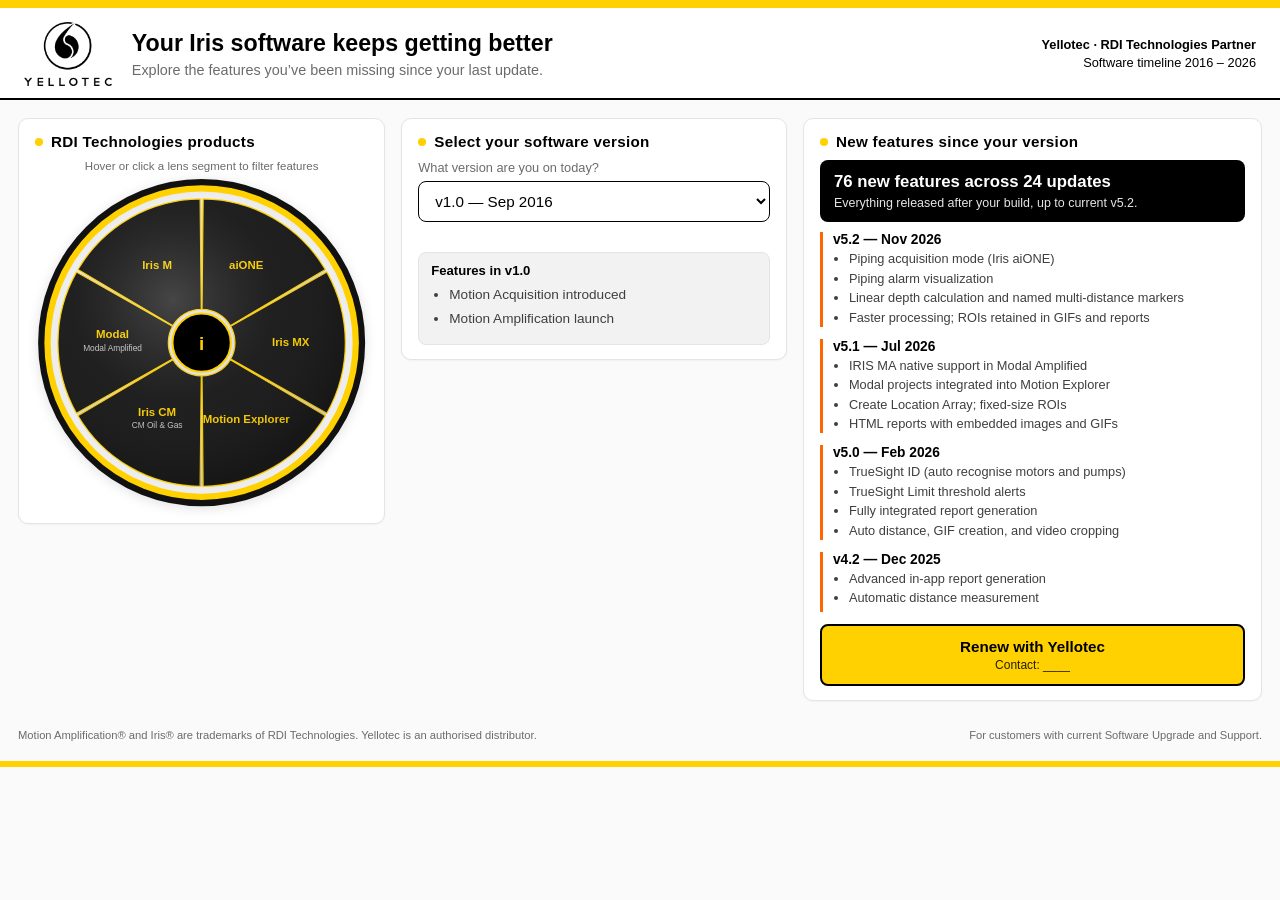
==== index.html @ e504a97f "RDI what's new page" ====
<!DOCTYPE html>
<html lang="en-ZA">
<head>
<meta charset="utf-8"/>
<meta name="viewport" content="width=device-width, initial-scale=1"/>
<title>Iris software upgrades — Yellotec · RDI Technologies Partner</title>
<style>
:root {
  --yellow:#FFD100;
  --orange:#FF6600;
  --black:#000000;
  --ink:#111111;
  --charcoal:#3F3F3F;
  --lt:#F2F2F2;
  --soft:#6B6B6B;
  --white:#fff;
  --border:#E4E4E4;
}
* { box-sizing:border-box; }
html,body { margin:0; padding:0; font-family:Arial, Helvetica, sans-serif; color:var(--charcoal); background:#fafafa; }
body { min-height:100vh; }
.topbar { height:8px; background:var(--yellow); }
.header {
  display:flex; align-items:center; gap:20px; flex-wrap:wrap;
  padding:14px 24px 12px; background:var(--white); border-bottom:2px solid var(--black);
}
.header .logo { height:64px; width:auto; display:block; }
.header .titles { flex:1; min-width:220px; }
.header h1 { margin:0; color:var(--black); font-size:1.45rem; font-weight:700; line-height:1.2; }
.header .sub { margin:4px 0 0; color:var(--soft); font-size:0.9rem; }
.header .partner { text-align:right; color:var(--black); font-size:0.8rem; line-height:1.4; margin-left:auto; }
.header .partner strong { display:block; font-weight:700; }
.wrap {
  max-width:1280px; margin:0 auto; padding:18px 18px 28px;
  display:grid; grid-template-columns: 1fr 1.05fr 1.25fr; gap:16px;
  align-items:start;
}
.panel {
  background:var(--white); border:1px solid var(--border); border-radius:10px;
  padding:14px 16px; box-shadow:0 1px 2px rgba(0,0,0,.04);
  display:flex; flex-direction:column; min-height:0;
}
.panel h2 {
  margin:0 0 10px; color:var(--black); font-size:0.95rem; letter-spacing:.02em;
  display:flex; align-items:center; gap:8px;
}
.panel h2::before {
  content:""; width:8px; height:8px; border-radius:50%; background:var(--yellow); flex-shrink:0;
}
.lens-wrap { display:flex; flex-direction:column; align-items:center; gap:12px; }
.lens-svg { width:100%; max-width:340px; height:auto; filter:drop-shadow(0 2px 6px rgba(0,0,0,.12)); }
.seg { fill:#1a1a1a; stroke:#FFD100; stroke-width:1.2; cursor:pointer; transition: fill .18s, transform .18s; transform-origin: 160px 160px; }
.seg:hover, .seg.is-hover { fill:#333; }
.seg.is-selected { fill:#000; stroke:#FF6600; stroke-width:2.2; }
.seg-label { fill:#FFD100; font-family:Arial,sans-serif; font-size:11px; font-weight:700; pointer-events:none; text-anchor:middle; }
.seg-sub { fill:#cccccc; font-family:Arial,sans-serif; font-size:8px; pointer-events:none; text-anchor:middle; }
.lens-ring { fill:none; stroke:#FFD100; stroke-width:6; }
.lens-ring-outer { fill:none; stroke:#111111; stroke-width:10; }
.lens-glass { fill:url(#glassGrad); opacity:.35; pointer-events:none; }
.lens-hub { fill:#000000; stroke:#FFD100; stroke-width:2; cursor:pointer; }
.lens-hub-i { fill:#FFD100; font-family:Arial,sans-serif; font-size:18px; font-weight:700; text-anchor:middle; dominant-baseline:central; pointer-events:none; }
.lens-hint { font-size:0.72rem; color:var(--soft); text-align:center; margin:0 0 4px; }
.product-card {
  width:100%; border:1px solid var(--border); border-radius:8px; overflow:hidden; background:#fff;
  display:none;
}
.product-card.show { display:block; }
.product-card img { width:100%; height:140px; object-fit:contain; background:#f7f7f7; display:block; padding:8px; }
.product-card .body { padding:10px 12px 12px; }
.product-card h3 { margin:0 0 4px; color:var(--black); font-size:0.95rem; }
.product-card .blurb { margin:0 0 8px; font-size:0.8rem; line-height:1.35; color:var(--charcoal); }
.product-card ul { margin:0; padding-left:16px; }
.product-card li { font-size:0.75rem; margin:0 0 4px; line-height:1.3; }
.product-card .clear {
  margin-top:8px; background:none; border:1px solid var(--border); border-radius:6px;
  padding:4px 10px; font-size:0.72rem; cursor:pointer; color:var(--soft);
}
label.sel { display:block; font-size:0.8rem; color:var(--soft); margin-bottom:6px; }
select#version {
  width:100%; padding:10px 12px; font-size:0.95rem; font-family:inherit;
  border:1.5px solid var(--black); border-radius:8px; color:var(--black); background:var(--white);
}
.features-box {
  margin-top:12px; flex:1; border:1px solid var(--border); border-radius:8px;
  background:var(--lt); padding:10px 12px; overflow:auto; max-height:420px;
}
.features-box h3 { margin:0 0 8px; font-size:0.82rem; color:var(--black); }
.features-box ul { margin:0; padding-left:18px; }
.features-box li { margin:0 0 6px; font-size:0.85rem; line-height:1.35; }
.features-box li.dim { opacity:.35; }
.features-box li.hit { background:rgba(255,209,0,.35); border-radius:3px; padding:1px 4px; margin-left:-4px; }
.since-head {
  background:var(--black); color:var(--white); border-radius:8px; padding:12px 14px; margin-bottom:10px;
}
.since-head .count { font-size:1.05rem; font-weight:700; margin:0; }
.since-head .hint { margin:4px 0 0; font-size:0.78rem; opacity:.9; }
.since-list { flex:1; overflow:auto; max-height:380px; padding-right:4px; }
.ver-block { margin:0 0 12px; border-left:3px solid var(--orange); padding:0 0 0 10px; }
.ver-block.dim { opacity:.4; }
.ver-block h4 { margin:0 0 4px; color:var(--black); font-size:0.86rem; }
.ver-block ul { margin:0; padding-left:16px; }
.ver-block li { font-size:0.8rem; margin:0 0 3px; line-height:1.3; }
.ver-block li.dim { opacity:.35; }
.ver-block li.hit { background:rgba(255,209,0,.35); border-radius:3px; padding:1px 4px; margin-left:-4px; }
.cta {
  display:block; text-align:center; margin-top:12px; padding:12px 16px;
  background:var(--yellow); color:var(--black); font-weight:700; text-decoration:none;
  border-radius:8px; border:2px solid var(--black); font-size:0.95rem;
}
.cta:hover { background:var(--orange); color:#fff; border-color:var(--orange); }
.cta small { display:block; font-weight:400; font-size:0.75rem; margin-top:3px; opacity:.85; }
.empty { color:var(--soft); font-size:0.85rem; padding:8px 0; }
.footer {
  max-width:1280px; margin:0 auto 20px; padding:0 18px;
  font-size:0.7rem; color:var(--soft); display:flex; justify-content:space-between; gap:12px; flex-wrap:wrap;
}
.bottombar { height:6px; background:var(--yellow); margin-top:8px; }
.filter-note { font-size:0.72rem; color:var(--orange); min-height:1em; margin:6px 0 0; }
@media (max-width:960px) {
  .wrap { grid-template-columns:1fr; }
  .lens-svg { max-width:280px; }
  .header .partner { text-align:left; width:100%; margin-left:0; }
  .features-box, .since-list { max-height:none; }
}
@media (max-width:520px) {
  .header .logo { height:52px; }
  .header h1 { font-size:1.2rem; }
  .lens-svg { max-width:240px; }
}
</style>
</head>
<body>
<div class="topbar"></div>
<header class="header">
  <img class="logo" src="[data-uri]" alt="Yellotec"/>
  <div class="titles">
    <h1>Your Iris software keeps getting better</h1>
    <p class="sub">Explore the features you&rsquo;ve been missing since your last update.</p>
  </div>
  <div class="partner">
    <strong>Yellotec · RDI Technologies Partner</strong>
    Software timeline 2016 – 2026
  </div>
</header>

<main class="wrap">
  <section class="panel" id="lensPanel">
    <h2>RDI Technologies products</h2>
    <p class="lens-hint">Hover or click a lens segment to filter features</p>
    <div class="lens-wrap">
      <svg class="lens-svg" id="lens" viewBox="0 0 320 320" role="img" aria-label="Product lens aperture">
        <defs>
          <radialGradient id="glassGrad" cx="40%" cy="35%" r="65%">
            <stop offset="0%" stop-color="#ffffff" stop-opacity="0.55"/>
            <stop offset="55%" stop-color="#888888" stop-opacity="0.15"/>
            <stop offset="100%" stop-color="#000000" stop-opacity="0.35"/>
          </radialGradient>
        </defs>
        <circle class="lens-ring-outer" cx="160" cy="160" r="152"/>
        <circle class="lens-ring" cx="160" cy="160" r="148"/>
        <g id="segments"></g>
        <circle class="lens-glass" cx="160" cy="160" r="138"/>
        <circle class="lens-hub" id="lensHub" cx="160" cy="160" r="28"/>
        <text class="lens-hub-i" x="160" y="161">i</text>
      </svg>
      <div class="product-card" id="productCard">
        <img id="pcImg" alt=""/>
        <div class="body">
          <h3 id="pcTitle"></h3>
          <p class="blurb" id="pcBlurb"></p>
          <ul id="pcFacts"></ul>
          <button type="button" class="clear" id="pcClear">Clear filter</button>
        </div>
      </div>
    </div>
  </section>

  <section class="panel">
    <h2>Select your software version</h2>
    <label class="sel" for="version">What version are you on today?</label>
    <select id="version"></select>
    <p class="filter-note" id="filterNote"></p>
    <div class="features-box">
      <h3 id="featTitle">Features</h3>
      <ul id="featList"></ul>
    </div>
  </section>

  <section class="panel">
    <h2>New features since your version</h2>
    <div class="since-head">
      <p class="count" id="sinceCount">—</p>
      <p class="hint">Everything released after your build, up to current v5.2.</p>
    </div>
    <div class="since-list" id="sinceList"></div>
    <a class="cta" href="#contact" id="contact">Renew with Yellotec<small>Contact: ____</small></a>
  </section>
</main>

<footer class="footer">
  <span>Motion Amplification® and Iris® are trademarks of RDI Technologies. Yellotec is an authorised distributor.</span>
  <span>For customers with current Software Upgrade and Support.</span>
</footer>
<div class="bottombar"></div>

<script>
const VERSIONS = [{"id": "1.0", "label": "v1.0 — Sep 2016", "date": "Sep 2016", "features": ["Motion Acquisition introduced", "Motion Amplification launch"], "tagged": [{"text": "Motion Acquisition introduced", "products": []}, {"text": "Motion Amplification launch", "products": []}]}, {"id": "1.1", "label": "v1.1 — Dec 2016", "date": "Dec 2016", "features": ["Displacement measurement", "Frequency and time waveforms"], "tagged": [{"text": "Displacement measurement", "products": []}, {"text": "Frequency and time waveforms", "products": []}]}, {"id": "1.3", "label": "v1.3 — Mar 2017", "date": "Mar 2017", "features": ["Image stabilization"], "tagged": [{"text": "Image stabilization", "products": []}]}, {"id": "1.4", "label": "v1.4 — May 2017", "date": "May 2017", "features": ["Orbit capability"], "tagged": [{"text": "Orbit capability", "products": []}]}, {"id": "2.0", "label": "v2.0 — Sep 2017", "date": "Sep 2017", "features": ["Frequency-based filtering"], "tagged": [{"text": "Frequency-based filtering", "products": []}]}, {"id": "2.1", "label": "v2.1 — Dec 2017", "date": "Dec 2017", "features": ["Motion Explorer (new app)", "Multiple distance measurements", "Region-based amplification", "Rotate image in Acquisition"], "tagged": [{"text": "Motion Explorer (new app)", "products": ["explorer"]}, {"text": "Multiple distance measurements", "products": []}, {"text": "Region-based amplification", "products": []}, {"text": "Rotate image in Acquisition", "products": []}]}, {"id": "2.2", "label": "v2.2 — May 2018", "date": "May 2018", "features": ["Bulk filter in Motion Explorer", "Dynamic FFT / partial waveform"], "tagged": [{"text": "Bulk filter in Motion Explorer", "products": ["explorer"]}, {"text": "Dynamic FFT / partial waveform", "products": []}]}, {"id": "2.3", "label": "v2.3 — Sep 2018", "date": "Sep 2018", "features": ["Motion Studio (new app)", "More robust MP4 export", "Annotations aligned with Office"], "tagged": [{"text": "Motion Studio (new app)", "products": []}, {"text": "More robust MP4 export", "products": []}, {"text": "Annotations aligned with Office", "products": []}]}, {"id": "2.4", "label": "v2.4 — Dec 2018", "date": "Dec 2018", "features": ["Iris MX camera support"], "tagged": [{"text": "Iris MX camera support", "products": ["iris-m", "iris-mx"]}]}, {"id": "2.5", "label": "v2.5 — Aug 2019", "date": "Aug 2019", "features": ["Batch amplification in Explorer", "Shaft speed detection and inspection", "Export quality / frame-size options", "Relative phase and shaft-edge calculations"], "tagged": [{"text": "Batch amplification in Explorer", "products": ["explorer"]}, {"text": "Shaft speed detection and inspection", "products": []}, {"text": "Export quality / frame-size options", "products": []}, {"text": "Relative phase and shaft-edge calculations", "products": []}]}, {"id": "2.6", "label": "v2.6 — ~Dec 2019", "date": "~Dec 2019", "features": ["Motion Monitor introduced", "Iris CM continuous monitoring"], "tagged": [{"text": "Motion Monitor introduced", "products": ["iris-cm"]}, {"text": "Iris CM continuous monitoring", "products": ["iris-cm"]}]}, {"id": "3.0", "label": "v3.0 — May 2020", "date": "May 2020", "features": ["Live Motion Amplification", "Motion Map and motion vectors", "Transient ROI / feature track", "Top-frequency filtering and extreme amplification"], "tagged": [{"text": "Live Motion Amplification", "products": ["iris-m"]}, {"text": "Motion Map and motion vectors", "products": ["iris-m"]}, {"text": "Transient ROI / feature track", "products": []}, {"text": "Top-frequency filtering and extreme amplification", "products": []}]}, {"id": "3.1", "label": "v3.1 — Nov 2020", "date": "Nov 2020", "features": ["Triggering, Live ROI, and thresholding", "Long-term record", "HDR (High Density Recording)", "Major Iris CM feature additions"], "tagged": [{"text": "Triggering, Live ROI, and thresholding", "products": ["iris-cm"]}, {"text": "Long-term record", "products": ["iris-cm"]}, {"text": "HDR (High Density Recording)", "products": ["iris-cm", "iris-mx"]}, {"text": "Major Iris CM feature additions", "products": ["iris-cm"]}]}, {"id": "3.2", "label": "v3.2 — Apr 2021", "date": "Apr 2021", "features": ["Phase Map and difference plots", "Improved stabilization", "Colour camera and laser tach add-ons", "Logo, ruler, protractor annotations; Studio audio"], "tagged": [{"text": "Phase Map and difference plots", "products": []}, {"text": "Improved stabilization", "products": []}, {"text": "Colour camera and laser tach add-ons", "products": []}, {"text": "Logo, ruler, protractor annotations; Studio audio", "products": []}]}, {"id": "3.3", "label": "v3.3 — Sep 2021", "date": "Sep 2021", "features": ["Iris M Acquisition Assistant", "Historical data analysis", "Iris CM measurement historization", "Iris CM complex triggers"], "tagged": [{"text": "Iris M Acquisition Assistant", "products": ["iris-m"]}, {"text": "Historical data analysis", "products": []}, {"text": "Iris CM measurement historization", "products": ["iris-cm"]}, {"text": "Iris CM complex triggers", "products": ["iris-cm"]}]}, {"id": "3.4", "label": "v3.4 — Feb/Sep 2022", "date": "Feb/Sep 2022", "features": ["2-camera Iris CM; Iris M Traveler", "Stereo Vision; tablet mode", "3D measurement and Z-axis displacement", "Iris CM external network-drive sync"], "tagged": [{"text": "2-camera Iris CM; Iris M Traveler", "products": ["iris-cm", "iris-m"]}, {"text": "Stereo Vision; tablet mode", "products": ["iris-m"]}, {"text": "3D measurement and Z-axis displacement", "products": []}, {"text": "Iris CM external network-drive sync", "products": ["iris-cm"]}]}, {"id": "3.5", "label": "v3.5 — Nov 2022", "date": "Nov 2022", "features": ["Distance pin and calculator", "Waterfall spectrum; multi-ROI calculate-all", "X/Y motion vectors; noise reduction", "Explorer column and file management"], "tagged": [{"text": "Distance pin and calculator", "products": []}, {"text": "Waterfall spectrum; multi-ROI calculate-all", "products": []}, {"text": "X/Y motion vectors; noise reduction", "products": []}, {"text": "Explorer column and file management", "products": ["explorer"]}]}, {"id": "3.6", "label": "v3.6 — Feb–Jun 2023", "date": "Feb–Jun 2023", "features": ["Modal Amplified released", "Mission Explorer (Iris Explorer)", "Motion Studio autosave", "Audio Editor released"], "tagged": [{"text": "Modal Amplified released", "products": ["modal"]}, {"text": "Mission Explorer (Iris Explorer)", "products": ["explorer"]}, {"text": "Motion Studio autosave", "products": []}, {"text": "Audio Editor released", "products": []}]}, {"id": "3.7", "label": "v3.7 — Sep 2023", "date": "Sep 2023", "features": ["Route-based / repetitive measurement workflow", "Camera Overlay Mode", "Fixed-size / named ROIs; ROI copy-paste", "Zoom Box Annotation; spectrum/waveform historization"], "tagged": [{"text": "Route-based / repetitive measurement workflow", "products": []}, {"text": "Camera Overlay Mode", "products": []}, {"text": "Fixed-size / named ROIs; ROI copy-paste", "products": []}, {"text": "Zoom Box Annotation; spectrum/waveform historization", "products": []}]}, {"id": "3.8", "label": "v3.8 — May 2024", "date": "May 2024", "features": ["MQTT publishing for Iris CM and Iris Edge", "Scalar data to plant systems (SCADA / CMMS / AI)", "Motion Monitor status-view dashboard"], "tagged": [{"text": "MQTT publishing for Iris CM and Iris Edge", "products": ["iris-cm"]}, {"text": "Scalar data to plant systems (SCADA / CMMS / AI)", "products": []}, {"text": "Motion Monitor status-view dashboard", "products": ["iris-cm"]}]}, {"id": "3.9", "label": "v3.9 — Jan 2025", "date": "Jan 2025", "features": ["Object identification", "Calibrated / object-specific Motion Maps", "HDR filter wizard for peak frequencies", "Single-click and auto-refresh ROIs"], "tagged": [{"text": "Object identification", "products": []}, {"text": "Calibrated / object-specific Motion Maps", "products": ["iris-m"]}, {"text": "HDR filter wizard for peak frequencies", "products": []}, {"text": "Single-click and auto-refresh ROIs", "products": []}]}, {"id": "4.2", "label": "v4.2 — Dec 2025", "date": "Dec 2025", "features": ["Advanced in-app report generation", "Automatic distance measurement", "Automatic GIF creation", "Precise video crop; define ROI before Motion Map"], "tagged": [{"text": "Advanced in-app report generation", "products": []}, {"text": "Automatic distance measurement", "products": []}, {"text": "Automatic GIF creation", "products": []}, {"text": "Precise video crop; define ROI before Motion Map", "products": ["iris-m"]}]}, {"id": "5.0", "label": "v5.0 — Feb 2026", "date": "Feb 2026", "features": ["TrueSight ID (auto recognise motors and pumps)", "TrueSight Limit threshold alerts", "Fully integrated report generation", "Auto distance, GIF creation, and video cropping"], "tagged": [{"text": "TrueSight ID (auto recognise motors and pumps)", "products": ["aione"]}, {"text": "TrueSight Limit threshold alerts", "products": ["aione"]}, {"text": "Fully integrated report generation", "products": []}, {"text": "Auto distance, GIF creation, and video cropping", "products": []}]}, {"id": "5.1", "label": "v5.1 — Jul 2026", "date": "Jul 2026", "features": ["IRIS MA native support in Modal Amplified", "Modal projects integrated into Motion Explorer", "Create Location Array; fixed-size ROIs", "HTML reports with embedded images and GIFs"], "tagged": [{"text": "IRIS MA native support in Modal Amplified", "products": ["aione", "iris-m", "modal"]}, {"text": "Modal projects integrated into Motion Explorer", "products": ["explorer", "modal"]}, {"text": "Create Location Array; fixed-size ROIs", "products": []}, {"text": "HTML reports with embedded images and GIFs", "products": []}]}, {"id": "5.2", "label": "v5.2 — Nov 2026", "date": "Nov 2026", "features": ["Piping acquisition mode (Iris aiONE)", "Piping alarm visualization", "Linear depth calculation and named multi-distance markers", "Faster processing; ROIs retained in GIFs and reports"], "tagged": [{"text": "Piping acquisition mode (Iris aiONE)", "products": ["aione"]}, {"text": "Piping alarm visualization", "products": ["aione"]}, {"text": "Linear depth calculation and named multi-distance markers", "products": []}, {"text": "Faster processing; ROIs retained in GIFs and reports", "products": []}]}];
const PRODUCTS = [{"id": "aione", "label": "aiONE", "title": "Iris aiOne™", "blurb": "All-in-one Motion Amplification® ecosystem combining a ruggedized Iris MA™ camera with the TrueSight™ AI analysis engine for rotating machinery, pumps, and piping.", "facts": ["Live Motion Amplification® on camera for instant field feedback", "TrueSight™ ID / Limit / Accel modules; optional wireless accelerometer integration", "v5.2 piping acquisition & alarm visualization (Energy Institute guidance)"], "img": "[data-uri]"}, {"id": "iris-mx", "label": "Iris MX", "title": "Iris MX™", "blurb": "High-speed Motion Amplification® camera for capturing fast transient and high-frequency motion events.", "facts": ["Dedicated high-speed Iris MX camera platform", "Supported in Motion Amplification software from v2.4"], "img": "[data-uri]"}, {"id": "explorer", "label": "Motion Explorer", "title": "Motion Explorer™", "blurb": "Desktop application for organizing, filtering, and managing Motion Amplification recordings and analysis results.", "facts": ["Batch / bulk filtering and file management workflows", "Column and file management enhancements (v3.5+); Mission Explorer naming in later releases"], "img": "[data-uri]"}, {"id": "iris-cm", "label": "Iris CM", "sub": "CM Oil & Gas", "title": "Iris CM™ / Iris CM™ Oil & Gas", "blurb": "Permanently installed, video-based continuous vibration monitoring. The Oil & Gas variant is C1D2 certified for hazardous areas where explosive gases or vapors may be present.", "facts": ["C1D2 certified camera enclosure (30+ lb), intrinsically safe, permanently installed", "24/7 monitoring with multi-system sync and automatic triggering", "Built for upstream, midstream, and downstream oil & gas environments"], "img": "[data-uri]"}, {"id": "modal", "label": "Modal", "sub": "Modal Amplified", "title": "Modal Amplified™", "blurb": "Camera-based modal test and analysis: capture force input with full-field camera response, visualize mode shapes in minutes with virtual sensors instead of dense physical arrays.", "facts": ["Introduced with Iris software v3.6 as a separate install with Modal Amplified hardware", "Stability plots, coherence maps, UFF export; automated frequency filtering", "Non-contact — no surface prep; unlimited virtual ROIs across the structure"], "img": "[data-uri]"}, {"id": "iris-m", "label": "Iris M", "title": "Iris M™", "blurb": "Portable Motion Amplification® camera system for field diagnostics — the foundational Iris platform for visualizing displacement across every pixel.", "facts": ["Core Motion Amplification acquisition and analysis workflow", "Live Motion Amplification and Motion Map features from v3.0 onward"], "img": "[data-uri]"}];
const CX=160, CY=160, R=138, INNER=32;
const N = PRODUCTS.length;

function polar(cx,cy,r,deg) {
  const a = (deg - 90) * Math.PI / 180;
  return [cx + r * Math.cos(a), cy + r * Math.sin(a)];
}
function wedgePath(i) {
  const start = i * (360/N);
  const end = (i+1) * (360/N);
  const gap = 1.2;
  const s = start + gap/2, e = end - gap/2;
  const [x1,y1] = polar(CX,CY,R,s);
  const [x2,y2] = polar(CX,CY,R,e);
  const [ix1,iy1] = polar(CX,CY,INNER,s);
  const [ix2,iy2] = polar(CX,CY,INNER,e);
  const large = (e-s) > 180 ? 1 : 0;
  return "M "+ix1+" "+iy1+" L "+x1+" "+y1+" A "+R+" "+R+" 0 "+large+" 1 "+x2+" "+y2+" L "+ix2+" "+iy2+" A "+INNER+" "+INNER+" 0 "+large+" 0 "+ix1+" "+iy1+" Z";
}
function labelPos(i) {
  const mid = (i + 0.5) * (360/N);
  return polar(CX,CY, R*0.62, mid);
}

let selectedProduct = null;
const segG = document.getElementById("segments");

PRODUCTS.forEach(function(p,i) {
  const path = document.createElementNS("http://www.w3.org/2000/svg","path");
  path.setAttribute("d", wedgePath(i));
  path.setAttribute("class","seg");
  path.setAttribute("data-id", p.id);
  path.setAttribute("data-i", String(i));
  path.setAttribute("tabindex","0");
  path.setAttribute("role","button");
  path.setAttribute("aria-label", p.title);
  path.addEventListener("mouseenter", function() {
    path.classList.add("is-hover");
    if (!path.classList.contains("is-selected")) path.style.transform = "scale(1.035)";
  });
  path.addEventListener("mouseleave", function() {
    path.classList.remove("is-hover");
    if (!path.classList.contains("is-selected")) path.style.transform = "scale(1)";
  });
  path.addEventListener("click", function() { selectProduct(p.id); });
  path.addEventListener("keydown", function(e) {
    if (e.key==="Enter" || e.key===" ") { e.preventDefault(); selectProduct(p.id); }
  });
  segG.appendChild(path);
  const lp = labelPos(i);
  const t = document.createElementNS("http://www.w3.org/2000/svg","text");
  t.setAttribute("class","seg-label");
  t.setAttribute("x", lp[0]); t.setAttribute("y", p.sub ? lp[1]-4 : lp[1]+3);
  t.textContent = p.label;
  segG.appendChild(t);
  if (p.sub) {
    const s = document.createElementNS("http://www.w3.org/2000/svg","text");
    s.setAttribute("class","seg-sub");
    s.setAttribute("x", lp[0]); s.setAttribute("y", lp[1]+8);
    s.textContent = p.sub;
    segG.appendChild(s);
  }
});

function selectProduct(id) {
  if (selectedProduct === id) { clearProduct(); return; }
  selectedProduct = id;
  document.querySelectorAll(".seg").forEach(function(el) {
    var on = el.getAttribute("data-id") === id;
    el.classList.toggle("is-selected", on);
    el.style.transform = on ? "scale(1.05)" : "scale(1)";
  });
  var p = PRODUCTS.find(function(x){ return x.id === id; });
  document.getElementById("pcImg").src = p.img;
  document.getElementById("pcImg").alt = p.title;
  document.getElementById("pcTitle").textContent = p.title;
  document.getElementById("pcBlurb").textContent = p.blurb;
  var ul = document.getElementById("pcFacts");
  ul.innerHTML = "";
  (p.facts||[]).forEach(function(f) {
    var li=document.createElement("li"); li.textContent=f; ul.appendChild(li);
  });
  document.getElementById("productCard").classList.add("show");
  document.getElementById("filterNote").textContent = "Filtering features related to " + p.title;
  render();
}
function clearProduct() {
  selectedProduct = null;
  document.querySelectorAll(".seg").forEach(function(el) {
    el.classList.remove("is-selected"); el.style.transform="scale(1)";
  });
  document.getElementById("productCard").classList.remove("show");
  document.getElementById("filterNote").textContent = "";
  render();
}
document.getElementById("lensHub").addEventListener("click", clearProduct);
document.getElementById("pcClear").addEventListener("click", clearProduct);

var sel = document.getElementById("version");
VERSIONS.forEach(function(v) {
  var o = document.createElement("option");
  o.value = v.id; o.textContent = v.label;
  sel.appendChild(o);
});

function idxOf(id) {
  for (var i=0;i<VERSIONS.length;i++) if (VERSIONS[i].id===id) return i;
  return 0;
}
function featMatches(tagged) {
  if (!selectedProduct) return null;
  var prods = tagged.products || [];
  return prods.indexOf(selectedProduct) >= 0;
}

function render() {
  var cur = sel.value;
  var i = idxOf(cur);
  var v = VERSIONS[i];
  document.getElementById("featTitle").textContent = "Features in v" + v.id;
  var fl = document.getElementById("featList");
  fl.innerHTML = "";
  var items = v.tagged || (v.features||[]).map(function(t){ return {text:t, products:[]}; });
  items.forEach(function(it) {
    var text = typeof it === "string" ? it : it.text;
    var tagged = typeof it === "string" ? {text:it, products:[]} : it;
    var m = featMatches(tagged);
    var li = document.createElement("li");
    li.textContent = text;
    if (m === true) li.classList.add("hit");
    else if (m === false) li.classList.add("dim");
    fl.appendChild(li);
  });
  if (!items.length) fl.innerHTML = '<li class="empty">No researched feature notes for this build.</li>';

  var later = VERSIONS.slice(i+1).slice().reverse();
  var featCount = 0, updCount = later.length;
  var sl = document.getElementById("sinceList");
  sl.innerHTML = "";
  if (!later.length) {
    document.getElementById("sinceCount").textContent = "You are on the current release";
    sl.innerHTML = '<p class="empty">No newer versions after v' + v.id + '.</p>';
  } else {
    later.forEach(function(lv) {
      var block = document.createElement("div");
      block.className = "ver-block";
      var h = document.createElement("h4");
      h.textContent = lv.label;
      block.appendChild(h);
      var ul = document.createElement("ul");
      var its = lv.tagged || (lv.features||[]).map(function(t){ return {text:t, products:[]}; });
      var blockHit = false;
      its.forEach(function(it) {
        var text = typeof it === "string" ? it : it.text;
        var tagged = typeof it === "string" ? {text:it, products:[]} : it;
        featCount++;
        var li = document.createElement("li");
        li.textContent = text;
        var m = featMatches(tagged);
        if (m === true) { li.classList.add("hit"); blockHit = true; }
        else if (m === false) li.classList.add("dim");
        ul.appendChild(li);
      });
      if (selectedProduct && !blockHit) block.classList.add("dim");
      block.appendChild(ul);
      sl.appendChild(block);
    });
    var countText = featCount + " new features across " + updCount + " updates";
    if (selectedProduct) {
      var p = PRODUCTS.find(function(x){ return x.id === selectedProduct; });
      countText += " · highlighting " + (p ? p.label : selectedProduct);
    }
    document.getElementById("sinceCount").textContent = countText;
  }
}

sel.addEventListener("change", function() {
  var url = new URL(location.href);
  url.searchParams.set("v", sel.value);
  history.replaceState(null, "", url);
  render();
});

(function init() {
  var params = new URLSearchParams(location.search);
  var v = params.get("v");
  if (v && VERSIONS.some(function(x){ return x.id === v; })) sel.value = v;
  else sel.value = VERSIONS[0].id;
  render();
})();
</script>
</body>
</html>
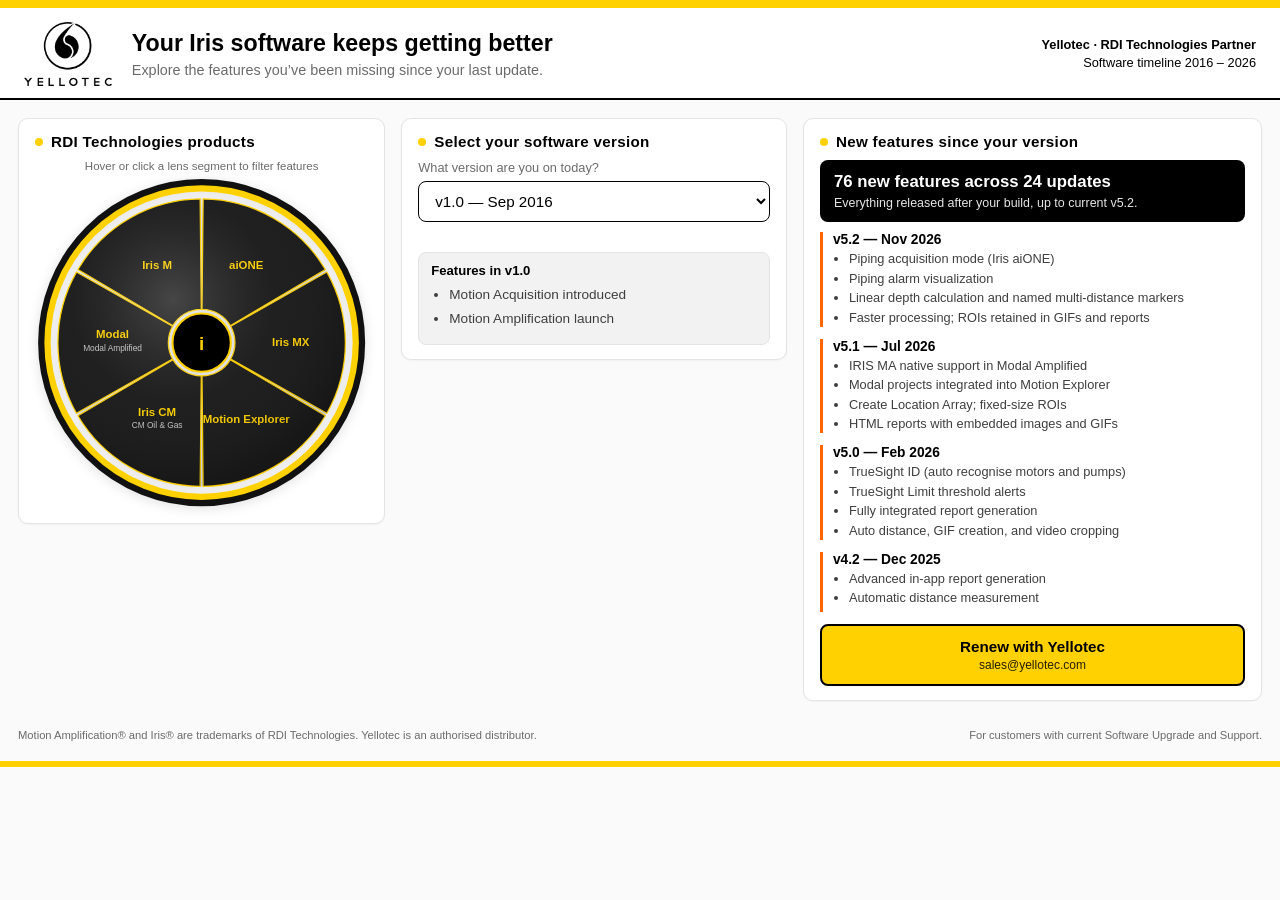
==== commit 0b19e0b9: "Contact sales@yellotec.com" ====
--- a/index.html
+++ b/index.html
@@ -193,7 +193,7 @@
       <p class="hint">Everything released after your build, up to current v5.2.</p>
     </div>
     <div class="since-list" id="sinceList"></div>
-    <a class="cta" href="#contact" id="contact">Renew with Yellotec<small>Contact: ____</small></a>
+    <a class="cta" href="mailto:sales@yellotec.com?subject=Iris%20software%20license%20renewal" id="contact">Renew with Yellotec<small>sales@yellotec.com</small></a>
   </section>
 </main>
 
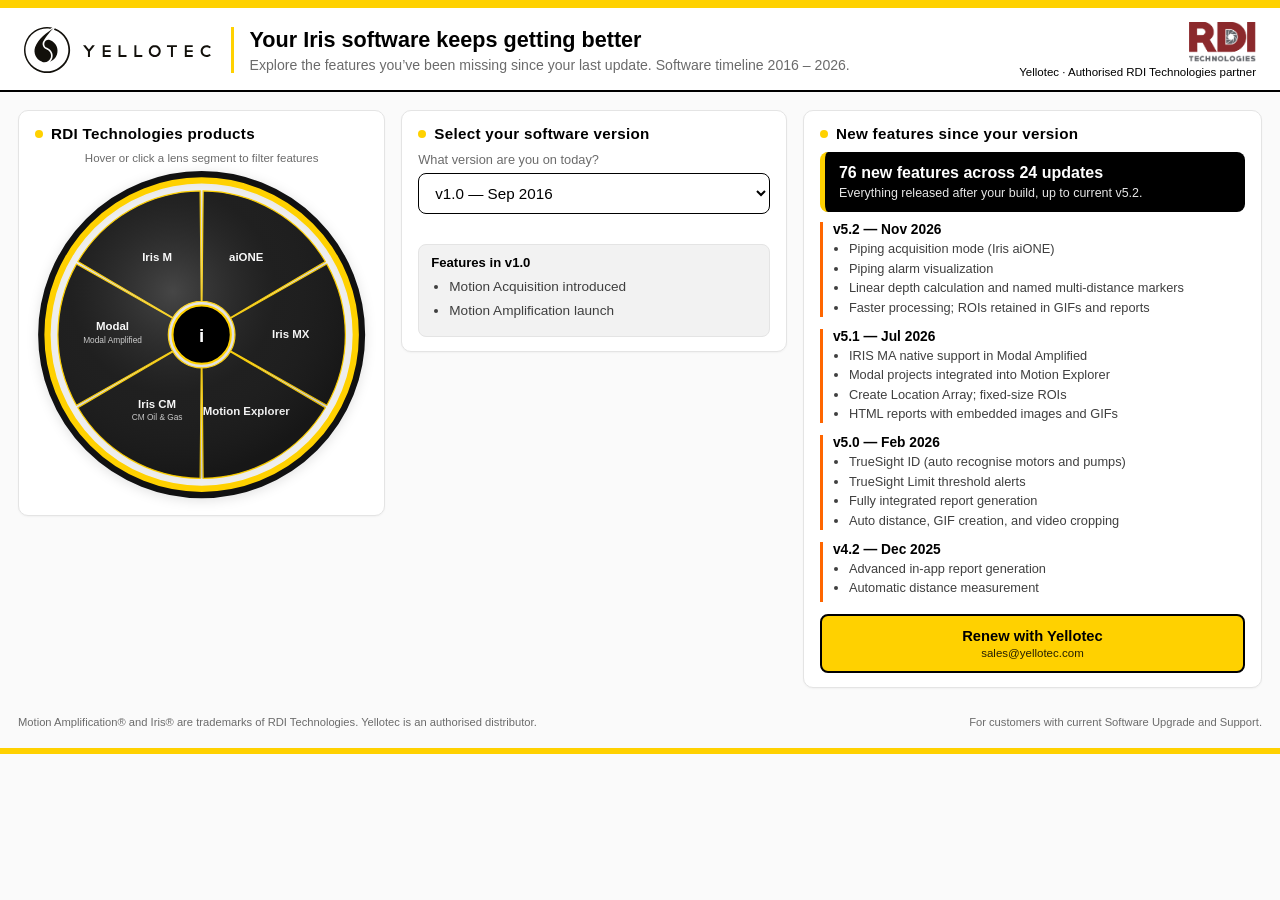
==== commit 0046d5a2: "Yellotec selector template: shared CSS, logos, white-on-black, Browse/FOV dropdowns, notes toggles, " ====
--- a/index.html
+++ b/index.html
@@ -4,66 +4,14 @@
 <meta charset="utf-8"/>
 <meta name="viewport" content="width=device-width, initial-scale=1"/>
 <title>Iris software upgrades — Yellotec · RDI Technologies Partner</title>
+<link rel="stylesheet" href="assets/yt-template.css"/>
 <style>
-:root {
-  --yellow:#FFD100;
-  --orange:#FF6600;
-  --black:#000000;
-  --ink:#111111;
-  --charcoal:#3F3F3F;
-  --lt:#F2F2F2;
-  --soft:#6B6B6B;
-  --white:#fff;
-  --border:#E4E4E4;
-}
-* { box-sizing:border-box; }
-html,body { margin:0; padding:0; font-family:Arial, Helvetica, sans-serif; color:var(--charcoal); background:#fafafa; }
-body { min-height:100vh; }
-.topbar { height:8px; background:var(--yellow); }
-.header {
-  display:flex; align-items:center; gap:20px; flex-wrap:wrap;
-  padding:14px 24px 12px; background:var(--white); border-bottom:2px solid var(--black);
-}
-.header .logo { height:64px; width:auto; display:block; }
-.header .titles { flex:1; min-width:220px; }
-.header h1 { margin:0; color:var(--black); font-size:1.45rem; font-weight:700; line-height:1.2; }
-.header .sub { margin:4px 0 0; color:var(--soft); font-size:0.9rem; }
-.header .partner { text-align:right; color:var(--black); font-size:0.8rem; line-height:1.4; margin-left:auto; }
-.header .partner strong { display:block; font-weight:700; }
-.wrap {
-  max-width:1280px; margin:0 auto; padding:18px 18px 28px;
-  display:grid; grid-template-columns: 1fr 1.05fr 1.25fr; gap:16px;
-  align-items:start;
-}
-.panel {
-  background:var(--white); border:1px solid var(--border); border-radius:10px;
-  padding:14px 16px; box-shadow:0 1px 2px rgba(0,0,0,.04);
-  display:flex; flex-direction:column; min-height:0;
-}
-.panel h2 {
-  margin:0 0 10px; color:var(--black); font-size:0.95rem; letter-spacing:.02em;
-  display:flex; align-items:center; gap:8px;
-}
-.panel h2::before {
-  content:""; width:8px; height:8px; border-radius:50%; background:var(--yellow); flex-shrink:0;
-}
-.lens-wrap { display:flex; flex-direction:column; align-items:center; gap:12px; }
-.lens-svg { width:100%; max-width:340px; height:auto; filter:drop-shadow(0 2px 6px rgba(0,0,0,.12)); }
-.seg { fill:#1a1a1a; stroke:#FFD100; stroke-width:1.2; cursor:pointer; transition: fill .18s, transform .18s; transform-origin: 160px 160px; }
-.seg:hover, .seg.is-hover { fill:#333; }
-.seg.is-selected { fill:#000; stroke:#FF6600; stroke-width:2.2; }
-.seg-label { fill:#FFD100; font-family:Arial,sans-serif; font-size:11px; font-weight:700; pointer-events:none; text-anchor:middle; }
-.seg-sub { fill:#cccccc; font-family:Arial,sans-serif; font-size:8px; pointer-events:none; text-anchor:middle; }
-.lens-ring { fill:none; stroke:#FFD100; stroke-width:6; }
-.lens-ring-outer { fill:none; stroke:#111111; stroke-width:10; }
-.lens-glass { fill:url(#glassGrad); opacity:.35; pointer-events:none; }
-.lens-hub { fill:#000000; stroke:#FFD100; stroke-width:2; cursor:pointer; }
-.lens-hub-i { fill:#FFD100; font-family:Arial,sans-serif; font-size:18px; font-weight:700; text-anchor:middle; dominant-baseline:central; pointer-events:none; }
-.lens-hint { font-size:0.72rem; color:var(--soft); text-align:center; margin:0 0 4px; }
-.product-card {
-  width:100%; border:1px solid var(--border); border-radius:8px; overflow:hidden; background:#fff;
-  display:none;
-}
+/* RDI page-specific styles (shared rules live in assets/yt-template.css) */
+.wrap { grid-template-columns: 1fr 1.05fr 1.25fr; padding-top:18px; }
+.seg-label { font-size:11px; }
+.seg-sub { font-size:8px; }
+.lens-wrap { gap:12px; }
+.product-card { width:100%; border:1px solid var(--border); border-radius:8px; overflow:hidden; background:#fff; display:none; }
 .product-card.show { display:block; }
 .product-card img { width:100%; height:140px; object-fit:contain; background:#f7f7f7; display:block; padding:8px; }
 .product-card .body { padding:10px 12px 12px; }
@@ -71,29 +19,15 @@
 .product-card .blurb { margin:0 0 8px; font-size:0.8rem; line-height:1.35; color:var(--charcoal); }
 .product-card ul { margin:0; padding-left:16px; }
 .product-card li { font-size:0.75rem; margin:0 0 4px; line-height:1.3; }
-.product-card .clear {
-  margin-top:8px; background:none; border:1px solid var(--border); border-radius:6px;
-  padding:4px 10px; font-size:0.72rem; cursor:pointer; color:var(--soft);
-}
+.product-card .clear { margin-top:8px; background:none; border:1px solid var(--border); border-radius:6px; padding:4px 10px; font-size:0.72rem; cursor:pointer; color:var(--soft); }
 label.sel { display:block; font-size:0.8rem; color:var(--soft); margin-bottom:6px; }
-select#version {
-  width:100%; padding:10px 12px; font-size:0.95rem; font-family:inherit;
-  border:1.5px solid var(--black); border-radius:8px; color:var(--black); background:var(--white);
-}
-.features-box {
-  margin-top:12px; flex:1; border:1px solid var(--border); border-radius:8px;
-  background:var(--lt); padding:10px 12px; overflow:auto; max-height:420px;
-}
+select#version { width:100%; padding:10px 12px; font-size:0.95rem; font-family:inherit; border:1.5px solid var(--black); border-radius:8px; color:var(--black); background:var(--white); }
+.features-box { margin-top:12px; flex:1; border:1px solid var(--border); border-radius:8px; background:var(--lt); padding:10px 12px; overflow:auto; max-height:420px; }
 .features-box h3 { margin:0 0 8px; font-size:0.82rem; color:var(--black); }
 .features-box ul { margin:0; padding-left:18px; }
 .features-box li { margin:0 0 6px; font-size:0.85rem; line-height:1.35; }
 .features-box li.dim { opacity:.35; }
 .features-box li.hit { background:rgba(255,209,0,.35); border-radius:3px; padding:1px 4px; margin-left:-4px; }
-.since-head {
-  background:var(--black); color:var(--white); border-radius:8px; padding:12px 14px; margin-bottom:10px;
-}
-.since-head .count { font-size:1.05rem; font-weight:700; margin:0; }
-.since-head .hint { margin:4px 0 0; font-size:0.78rem; opacity:.9; }
 .since-list { flex:1; overflow:auto; max-height:380px; padding-right:4px; }
 .ver-block { margin:0 0 12px; border-left:3px solid var(--orange); padding:0 0 0 10px; }
 .ver-block.dim { opacity:.4; }
@@ -102,44 +36,21 @@
 .ver-block li { font-size:0.8rem; margin:0 0 3px; line-height:1.3; }
 .ver-block li.dim { opacity:.35; }
 .ver-block li.hit { background:rgba(255,209,0,.35); border-radius:3px; padding:1px 4px; margin-left:-4px; }
-.cta {
-  display:block; text-align:center; margin-top:12px; padding:12px 16px;
-  background:var(--yellow); color:var(--black); font-weight:700; text-decoration:none;
-  border-radius:8px; border:2px solid var(--black); font-size:0.95rem;
-}
-.cta:hover { background:var(--orange); color:#fff; border-color:var(--orange); }
-.cta small { display:block; font-weight:400; font-size:0.75rem; margin-top:3px; opacity:.85; }
-.empty { color:var(--soft); font-size:0.85rem; padding:8px 0; }
-.footer {
-  max-width:1280px; margin:0 auto 20px; padding:0 18px;
-  font-size:0.7rem; color:var(--soft); display:flex; justify-content:space-between; gap:12px; flex-wrap:wrap;
-}
-.bottombar { height:6px; background:var(--yellow); margin-top:8px; }
-.filter-note { font-size:0.72rem; color:var(--orange); min-height:1em; margin:6px 0 0; }
-@media (max-width:960px) {
-  .wrap { grid-template-columns:1fr; }
-  .lens-svg { max-width:280px; }
-  .header .partner { text-align:left; width:100%; margin-left:0; }
-  .features-box, .since-list { max-height:none; }
-}
-@media (max-width:520px) {
-  .header .logo { height:52px; }
-  .header h1 { font-size:1.2rem; }
-  .lens-svg { max-width:240px; }
-}
+.filter-note { text-align:left; margin-top:6px; }
+@media (max-width:960px) { .wrap { grid-template-columns:1fr; } .features-box, .since-list { max-height:none; } }
 </style>
 </head>
 <body>
 <div class="topbar"></div>
-<header class="header">
-  <img class="logo" src="[data-uri]" alt="Yellotec"/>
+<header class="yt-header">
+  <img class="yt-logo" src="assets/yellotec-logo-landscape-black.svg" alt="Yellotec"/>
   <div class="titles">
     <h1>Your Iris software keeps getting better</h1>
-    <p class="sub">Explore the features you&rsquo;ve been missing since your last update.</p>
+    <p class="sub">Explore the features you&rsquo;ve been missing since your last update. Software timeline 2016 &ndash; 2026.</p>
   </div>
-  <div class="partner">
-    <strong>Yellotec · RDI Technologies Partner</strong>
-    Software timeline 2016 – 2026
+  <div class="yt-partner">
+    <img src="assets/rdi-technologies-logo.svg" alt="RDI Technologies"/>
+    <small>Yellotec &middot; Authorised RDI Technologies partner</small>
   </div>
 </header>
 
@@ -188,7 +99,7 @@
 
   <section class="panel">
     <h2>New features since your version</h2>
-    <div class="since-head">
+    <div class="results-head">
       <p class="count" id="sinceCount">—</p>
       <p class="hint">Everything released after your build, up to current v5.2.</p>
     </div>
--- a/assets/yt-template.css
+++ b/assets/yt-template.css
@@ -0,0 +1,137 @@
+/* ==========================================================================
+   Yellotec Product-Selector Template — shared styles (yt-template.css)
+   Palette: #FFD100 yellow · #FF6600 orange · black · white.  Font: Arial.  No blue.
+   RULE 1: any black/dark background => text is WHITE. Yellow/orange are accents only
+           (borders, rings, dots, strokes, buttons with BLACK text).
+   ========================================================================== */
+:root {
+  --yellow:#FFD100;
+  --orange:#FF6600;
+  --black:#000000;
+  --ink:#111111;
+  --charcoal:#3F3F3F;
+  --lt:#F2F2F2;
+  --soft:#6B6B6B;
+  --white:#FFFFFF;
+  --border:#E4E4E4;
+}
+* { box-sizing:border-box; }
+html,body { margin:0; padding:0; font-family:Arial, Helvetica, sans-serif; color:var(--charcoal); background:#fafafa; }
+body { min-height:100vh; }
+
+/* ---- Bars ---- */
+.topbar { height:8px; background:var(--yellow); }
+.bottombar { height:6px; background:var(--yellow); margin-top:8px; }
+
+/* ---- Header: Yellotec landscape logo LEFT, partner logo RIGHT (RULES 2+3) ---- */
+.yt-header {
+  display:flex; align-items:center; gap:20px; flex-wrap:nowrap;
+  padding:14px 24px 12px; background:var(--white); border-bottom:2px solid var(--black);
+}
+.yt-header .yt-logo { height:46px; width:auto; display:block; flex-shrink:0; }
+.yt-header .titles { flex:1; min-width:0; padding-left:16px; border-left:3px solid var(--yellow); }
+.yt-header h1 { margin:0; color:var(--black); font-size:1.35rem; font-weight:700; line-height:1.2; }
+.yt-header .sub { margin:4px 0 0; color:var(--soft); font-size:0.88rem; }
+.yt-header .yt-partner { margin-left:auto; display:flex; flex-direction:column; align-items:flex-end; gap:4px; flex-shrink:0; }
+.yt-header .yt-partner img { height:40px; width:auto; max-width:300px; display:block; }
+.yt-header .yt-partner small { font-size:0.72rem; color:var(--black); }
+
+/* ---- Tabs ---- */
+.tabs { display:flex; gap:0; max-width:1280px; margin:14px auto 0; padding:0 18px; border-bottom:2px solid var(--black); }
+.tab {
+  flex:1; text-align:center; padding:12px 10px; font-weight:700; font-size:0.95rem;
+  background:var(--lt); color:var(--black); border:2px solid var(--black); border-bottom:none;
+  border-radius:8px 8px 0 0; cursor:pointer; margin-right:-2px; font-family:inherit;
+}
+.tab + .tab { margin-left:4px; }
+.tab:hover { background:#fff6c2; }
+.tab.is-on { background:var(--yellow); color:var(--black); z-index:1; }
+
+/* ---- Layout ---- */
+.wrap {
+  max-width:1280px; margin:0 auto; padding:16px 18px 28px;
+  display:grid; grid-template-columns: 0.95fr 0.85fr 1.45fr; gap:16px; align-items:start;
+}
+.wrap.two-col { grid-template-columns: 0.9fr 2.1fr; }
+.wrap.two-col .col-apps { display:none; }
+.panel {
+  background:var(--white); border:1px solid var(--border); border-radius:10px;
+  padding:14px 16px; box-shadow:0 1px 2px rgba(0,0,0,.04);
+  display:flex; flex-direction:column; min-height:0;
+}
+.panel h2 { margin:0 0 10px; color:var(--black); font-size:0.95rem; letter-spacing:.02em; display:flex; align-items:center; gap:8px; }
+.panel h2::before { content:""; width:8px; height:8px; border-radius:50%; background:var(--yellow); flex-shrink:0; }
+
+/* ---- Lens / aperture wheel (labels WHITE on dark segments) ---- */
+.lens-wrap { display:flex; flex-direction:column; align-items:center; gap:10px; width:100%; }
+.lens-svg { width:100%; max-width:340px; height:auto; filter:drop-shadow(0 2px 6px rgba(0,0,0,.12)); }
+.seg { fill:#1a1a1a; stroke:var(--yellow); stroke-width:1.2; cursor:pointer; transition: fill .18s, transform .18s; transform-origin:160px 160px; }
+.seg:hover, .seg.is-hover { fill:#333; }
+.seg.is-selected { fill:#000; stroke:var(--orange); stroke-width:2.2; }
+.seg-label { fill:#FFFFFF; font-family:Arial,sans-serif; font-size:10.5px; font-weight:700; pointer-events:none; text-anchor:middle; }
+.seg-sub { fill:#FFFFFF; opacity:.8; font-family:Arial,sans-serif; font-size:7.5px; pointer-events:none; text-anchor:middle; }
+.lens-ring { fill:none; stroke:var(--yellow); stroke-width:6; }
+.lens-ring-outer { fill:none; stroke:#111; stroke-width:10; }
+.lens-glass { fill:url(#glassGrad); opacity:.35; pointer-events:none; }
+.lens-hub { fill:#000; stroke:var(--yellow); stroke-width:2; cursor:pointer; }
+.lens-hub-i { fill:#FFFFFF; font-family:Arial,sans-serif; font-size:18px; font-weight:700; text-anchor:middle; dominant-baseline:central; pointer-events:none; }
+.lens-hint { font-size:0.72rem; color:var(--soft); text-align:center; margin:0 0 4px; }
+.filter-note { font-size:0.72rem; color:var(--orange); min-height:1em; margin:4px 0 0; text-align:center; }
+.clear-btn { margin-top:4px; background:none; border:1px solid var(--border); border-radius:6px; padding:5px 10px; font-size:0.72rem; cursor:pointer; color:var(--soft); align-self:center; font-family:inherit; }
+.clear-btn:hover { border-color:var(--black); color:var(--black); }
+
+/* ---- Dropdown placed BELOW the wheel (RULES 4+6) ---- */
+.wheel-dropdown { width:100%; margin-top:6px; padding-top:10px; border-top:1px solid var(--border); }
+.wheel-dropdown label { display:block; font-size:0.78rem; font-weight:700; color:var(--black); margin:0 0 4px; }
+.wheel-dropdown select, select.yt-select {
+  width:100%; padding:9px 10px; font-size:0.9rem; font-family:inherit;
+  border:1.5px solid var(--black); border-radius:8px; color:var(--black); background:var(--white);
+}
+
+/* ---- Results banner (dark => white text) ---- */
+.results-head { background:var(--black); color:#FFFFFF; border-radius:8px; padding:12px 14px; margin-bottom:10px; border-left:5px solid var(--yellow); }
+.results-head .count { font-size:1rem; font-weight:700; margin:0; color:#FFFFFF; }
+.results-head .hint { margin:4px 0 0; font-size:0.78rem; color:#FFFFFF; opacity:.9; }
+
+/* ---- Segmented control ---- */
+.yt-seg { display:inline-flex; border:2px solid var(--black); border-radius:999px; overflow:hidden; margin:0 0 10px; }
+.yt-seg button { padding:8px 14px; border:none; background:var(--white); color:var(--black); font-weight:700; font-size:0.82rem; cursor:pointer; font-family:inherit; }
+.yt-seg button + button { border-left:2px solid var(--black); }
+.yt-seg button.is-on { background:var(--yellow); color:var(--black); }
+
+/* ---- Notes boxes with Hide/Show (RULE 5: hidden by default) ---- */
+.yt-note { border:1px solid var(--border); border-left:4px solid var(--orange); border-radius:8px; background:#fff8f0; margin:0 0 10px; }
+.yt-note-head { display:flex; align-items:center; justify-content:space-between; gap:10px; padding:8px 12px; }
+.yt-note-head strong { font-size:0.82rem; color:var(--black); }
+.yt-note-toggle { padding:4px 10px; border:1.5px solid var(--black); border-radius:6px; background:var(--white); color:var(--black); font-size:0.72rem; font-weight:700; cursor:pointer; font-family:inherit; }
+.yt-note-toggle:hover { background:var(--yellow); }
+.yt-note-body { padding:0 12px 10px; font-size:0.8rem; line-height:1.4; color:var(--charcoal); }
+.yt-note:not(.is-open) .yt-note-body { display:none; }
+.yt-note.dark { background:#1a1a1a; border-color:#333; border-left-color:var(--yellow); }
+.yt-note.dark .yt-note-head strong, .yt-note.dark .yt-note-body, .yt-note.dark .yt-note-body b { color:#FFFFFF; }
+
+/* ---- Small grey "not listed" tag ---- */
+.yt-notlisted { display:inline-block; font-size:0.66rem; color:#6B6B6B; background:#EFEFEF; border:1px solid #DDD; border-radius:4px; padding:1px 6px; margin:2px 0; font-weight:400; }
+
+/* ---- CTA ---- */
+.cta { display:block; text-align:center; margin-top:12px; padding:12px 16px; background:var(--yellow); color:var(--black); font-weight:700; text-decoration:none; border-radius:8px; border:2px solid var(--black); font-size:0.92rem; }
+.cta:hover { background:var(--orange); color:var(--black); border-color:var(--orange); }
+.cta small { display:block; font-weight:400; font-size:0.72rem; margin-top:3px; opacity:.85; }
+.empty { color:var(--soft); font-size:0.85rem; padding:8px 0; }
+
+/* ---- Footer ---- */
+.footer { max-width:1280px; margin:0 auto 20px; padding:0 18px; font-size:0.7rem; color:var(--soft); display:flex; justify-content:space-between; gap:12px; flex-wrap:wrap; }
+
+@media (max-width:1000px) {
+  .wrap, .wrap.two-col { grid-template-columns:1fr; }
+  .lens-svg { max-width:280px; }
+  .yt-header { flex-wrap:wrap; }
+  .yt-header .titles { order:3; flex-basis:100%; border-left:none; padding-left:0; }
+  .tabs { flex-wrap:wrap; }
+  .tab { flex:1 1 45%; margin:0 0 4px; border-bottom:2px solid var(--black); }
+}
+@media (max-width:520px) {
+  .yt-header .yt-logo { height:36px; }
+  .yt-header .yt-partner img { height:30px; }
+  .yt-header h1 { font-size:1.15rem; }
+}
